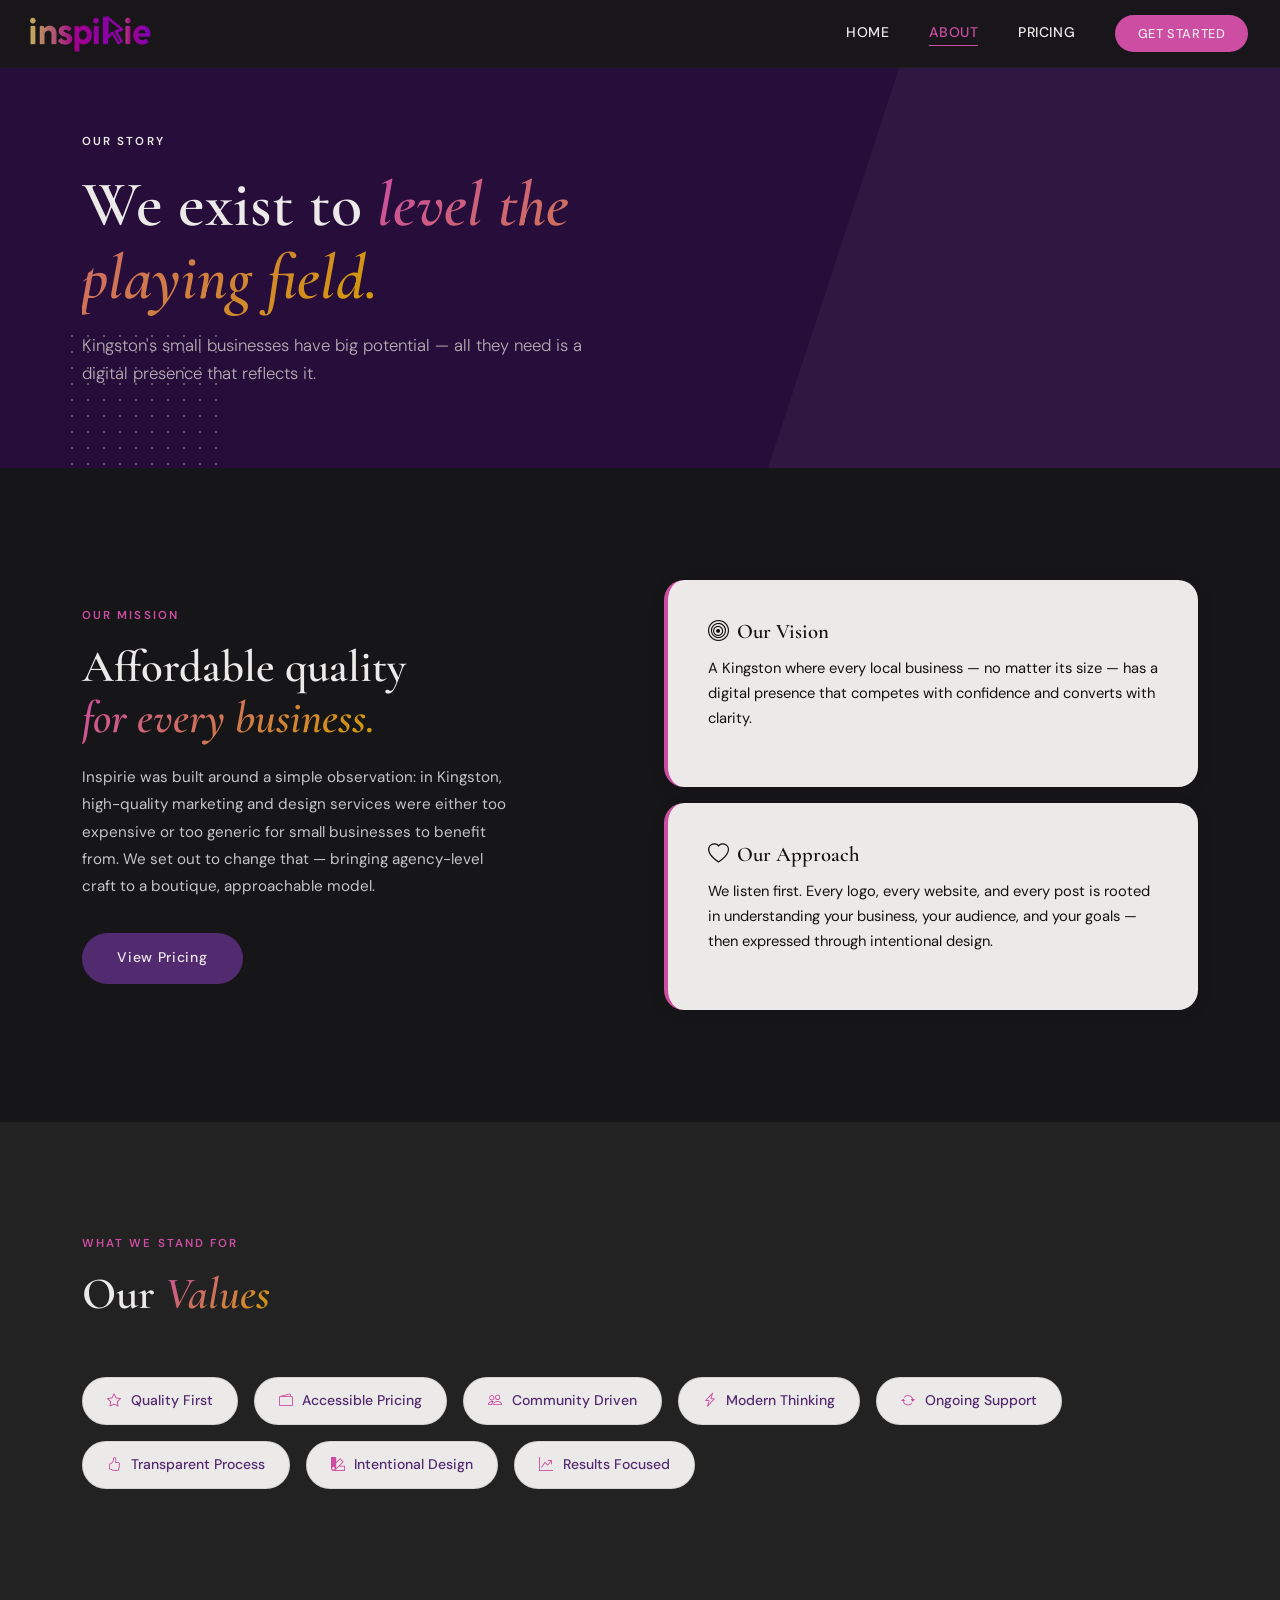
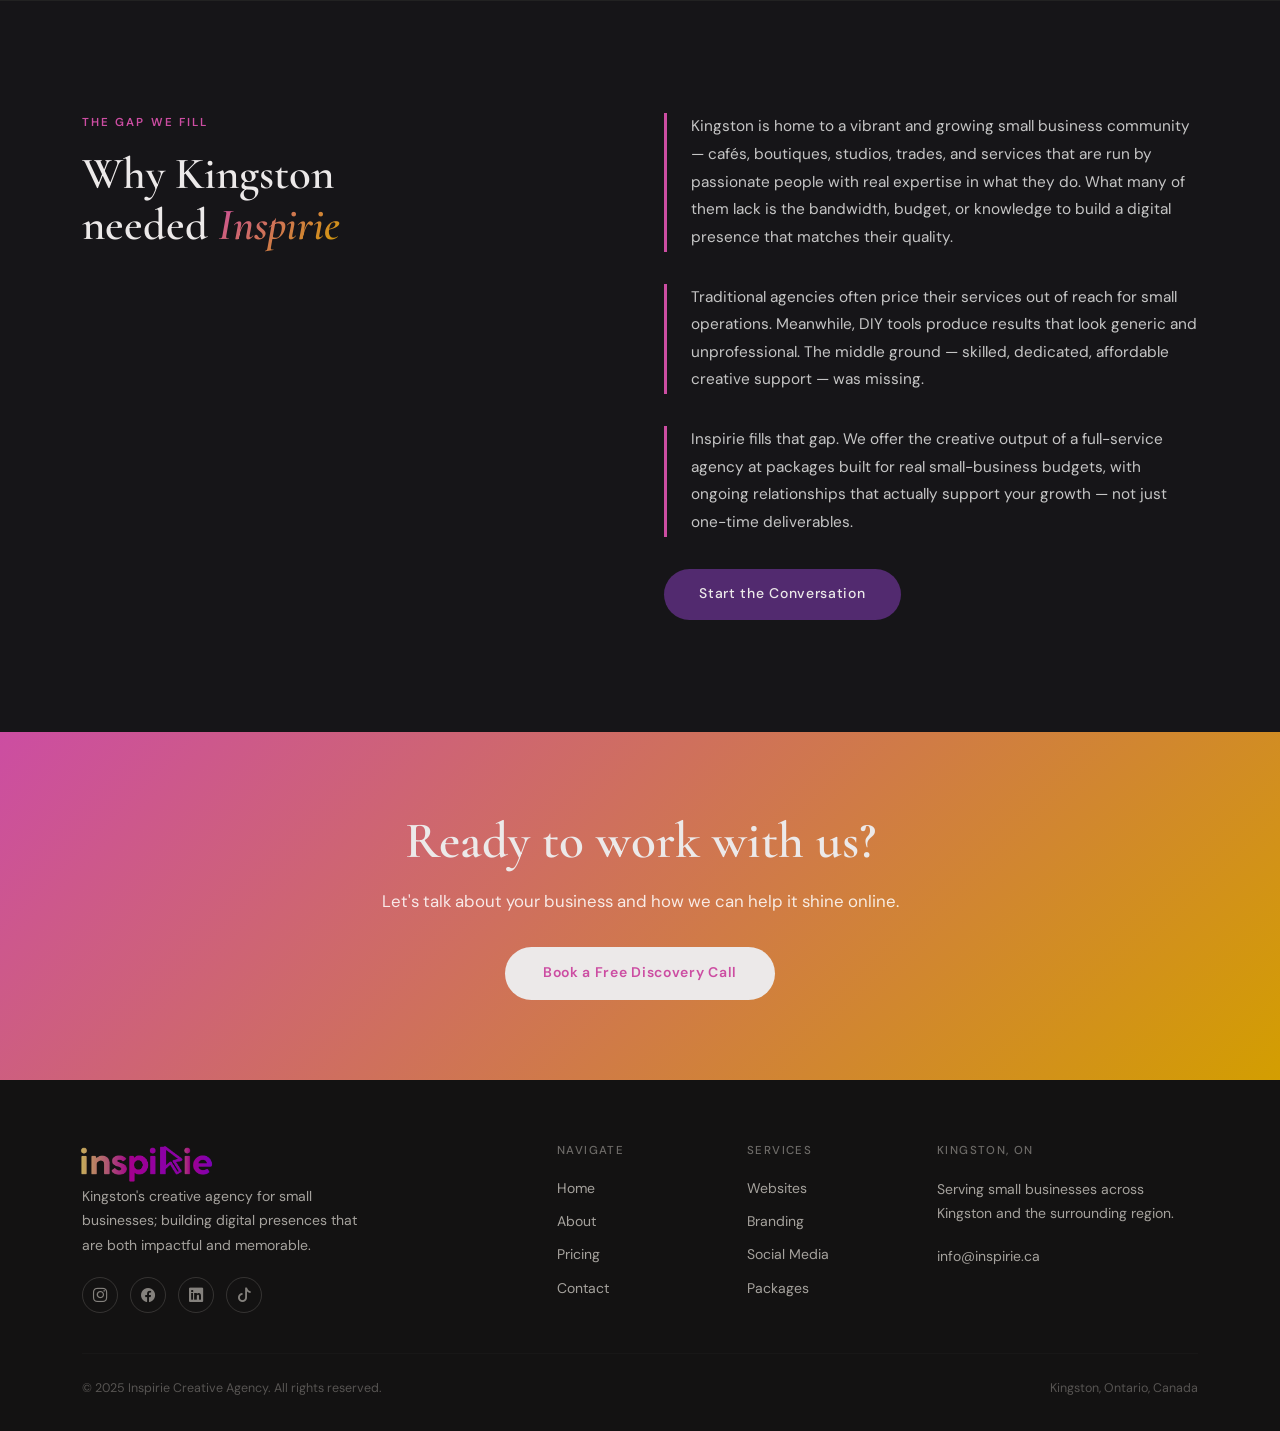
==== about/index.html @ 7be5b8cd "Design Change" ====
<!DOCTYPE html>
<html lang="en">
<head>
  <meta charset="UTF-8"/>
  <meta name="viewport" content="width=device-width, initial-scale=1.0"/>
  <title>About — Inspirie Creative Agency</title>
  <link rel="stylesheet" href="https://cdn.jsdelivr.net/npm/bootstrap@5.3.3/dist/css/bootstrap.min.css"/>
  <link rel="stylesheet" href="https://cdn.jsdelivr.net/npm/bootstrap-icons@1.11.3/font/bootstrap-icons.min.css"/>
  <link href="https://fonts.googleapis.com/css2?family=Cormorant+Garamond:ital,wght@0,300;0,400;0,600;0,700;1,300;1,400&family=DM+Sans:wght@300;400;500;600&display=swap" rel="stylesheet"/>
  <link rel="stylesheet" href="../inspirie.css"/>

  <script type="application/ld+json">
    {
      "@context": "http://schema.org",
      "@type": "LocalBusiness",
      "name": "Inspirie",
      "email": "info@inspirie.ca"
    }
  </script>

</head>
<body>

<script>window.ACTIVE_PAGE = 'about';</script>

<!-- ══ NAVBAR ══════════════════════════════════════════════ -->
<nav id="navbar">
  <a class="nav-brand" href="../">
    <img src="../assets/logo.png" alt="Inspirie Logo" class="nav-logo">
  </a>
  <div class="nav-links">
    <a class="nav-link-item" id="nav-home" href="../">Home</a>
    <a class="nav-link-item" id="nav-about" href="../about">About</a>
    <a class="nav-link-item" id="nav-pricing" href="../pricing">Pricing</a>
    <a class="nav-link-item nav-cta" href="#" onclick="openModal(); return false;">Get Started</a>
  </div>
  <div class="nav-hamburger" onclick="toggleMobile()">
    <span></span><span></span><span></span>
  </div>
</nav>
<div class="mobile-menu" id="mobileMenu">
  <a class="nav-link-item" href="../" onclick="closeMobile()">Home</a>
  <a class="nav-link-item" href="../about" onclick="closeMobile()">About</a>
  <a class="nav-link-item" href="../pricing" onclick="closeMobile()">Pricing</a>
  <a class="btn-primary-inspirie" href="#" onclick="openModal(); closeMobile(); return false;">Get Started</a>
</div>

<!-- ══ PAGE HERO ═══════════════════════════════════════════ -->
<div class="page-hero">
  <div class="page-hero-dots"></div>
  <div class="container">
    <div class="row">
      <div class="col-lg-8">
        <span class="section-label" style="color:var(--amber)">Our Story</span>
        <h1>We exist to <em>level the<br>playing field.</em></h1>
        <p class="mt-3">Kingston's small businesses have big potential — all they need is a digital presence that reflects it.</p>
      </div>
    </div>
  </div>
</div>

<!-- ══ MISSION ══════════════════════════════════════════════ -->
<section class="about-mission">
  <div class="container">
    <div class="row align-items-center g-5">
      <div class="col-lg-5">
        <span class="section-label">Our Mission</span>
        <h2>Affordable quality<br><em>for every business.</em></h2>
        <p style="color:var(--grey); margin-top:1.2rem; font-size:0.95rem; line-height:1.8;">
          Inspirie was built around a simple observation: in Kingston, high-quality marketing and design services were either too expensive or too generic for small businesses to benefit from. We set out to change that — bringing agency-level craft to a boutique, approachable model.
        </p>
        <a class="btn-primary-inspirie mt-3" href="../pricing">View Pricing</a>
      </div>
      <div class="col-lg-6 offset-lg-1">
        <div class="row g-3">
          <div class="col-12">
            <div class="mission-card">
              <h4><i class="bi bi-bullseye me-2" style="color:var(--amber)"></i>Our Vision</h4>
              <p>A Kingston where every local business — no matter its size — has a digital presence that competes with confidence and converts with clarity.</p>
            </div>
          </div>
          <div class="col-12">
            <div class="mission-card">
              <h4><i class="bi bi-heart me-2" style="color:var(--amber)"></i>Our Approach</h4>
              <p>We listen first. Every logo, every website, and every post is rooted in understanding your business, your audience, and your goals — then expressed through intentional design.</p>
            </div>
          </div>
        </div>
      </div>
    </div>
  </div>
</section>

<!-- ══ VALUES ══════════════════════════════════════════════ -->
<section class="values-section">
  <div class="container">
    <div class="row mb-5">
      <div class="col-lg-6">
        <span class="section-label">What We Stand For</span>
        <h2>Our <em>Values</em></h2>
      </div>
    </div>
    <div class="d-flex flex-wrap gap-3">
      <div class="value-pill"><i class="bi bi-star"></i> Quality First</div>
      <div class="value-pill"><i class="bi bi-wallet2"></i> Accessible Pricing</div>
      <div class="value-pill"><i class="bi bi-people"></i> Community Driven</div>
      <div class="value-pill"><i class="bi bi-lightning-charge"></i> Modern Thinking</div>
      <div class="value-pill"><i class="bi bi-arrow-repeat"></i> Ongoing Support</div>
      <div class="value-pill"><i class="bi bi-hand-thumbs-up"></i> Transparent Process</div>
      <div class="value-pill"><i class="bi bi-palette2"></i> Intentional Design</div>
      <div class="value-pill"><i class="bi bi-graph-up-arrow"></i> Results Focused</div>
    </div>
  </div>
</section>

<!-- ══ STORY ════════════════════════════════════════════════ -->
<section class="story-section">
  <div class="container">
    <div class="row g-5">
      <div class="col-lg-5">
        <span class="section-label">The Gap We Fill</span>
        <h2>Why Kingston<br>needed <em>Inspirie</em></h2>
      </div>
      <div class="col-lg-6 offset-lg-1">
        <div class="story-block">
          <p>Kingston is home to a vibrant and growing small business community — cafés, boutiques, studios, trades, and services that are run by passionate people with real expertise in what they do. What many of them lack is the bandwidth, budget, or knowledge to build a digital presence that matches their quality.</p>
        </div>
        <div class="story-block">
          <p>Traditional agencies often price their services out of reach for small operations. Meanwhile, DIY tools produce results that look generic and unprofessional. The middle ground — skilled, dedicated, affordable creative support — was missing.</p>
        </div>
        <div class="story-block">
          <p>Inspirie fills that gap. We offer the creative output of a full-service agency at packages built for real small-business budgets, with ongoing relationships that actually support your growth — not just one-time deliverables.</p>
        </div>
        <button class="btn-primary-inspirie" onclick="openModal()">Start the Conversation</button>
      </div>
    </div>
  </div>
</section>

<!-- ══ CTA BANNER ══════════════════════════════════════════ -->
<div class="cta-banner">
  <div class="container text-center">
    <h2>Ready to work with us?</h2>
    <p>Let's talk about your business and how we can help it shine online.</p>
    <button class="btn-white" onclick="openModal()">Book a Free Discovery Call</button>
  </div>
</div>

<!-- ══ FOOTER ══════════════════════════════════════════════ -->
<footer>
  <div class="container">
    <div class="row g-4">
      <div class="col-lg-4 col-md-6">
        <a class="nav-brand" href="../">
          <img src="../assets/logo.png" alt="Inspirie Logo" class="nav-logo">
        </a>
        <p style="font-size:0.875rem; line-height:1.75; max-width:280px;">
          Kingston's creative agency for small businesses; building digital presences that are both impactful and memorable.
        </p>
        <div class="social-icons">
          <a href="https://www.instagram.com/inspiriemarketing/">
            <div class="social-icon"><i class="bi bi-instagram"></i></div>
          </a>
          <a href="https://www.facebook.com/people/Inspirie-Creative-Agency/61591003546255/">
            <div class="social-icon"><i class="bi bi-facebook"></i></div>
          </a>
          <a href="https://www.linkedin.com/in/inspirie-creative-agency-11b61b419/?isSelfProfile=true">
            <div class="social-icon"><i class="bi bi-linkedin"></i></div>
          </a>
          <a href="">
            <div class="social-icon"><i class="bi bi-tiktok"></i></div>
          </a>
        </div>
      </div>
      <div class="col-lg-2 col-md-6 offset-lg-1">
        <h6>Navigate</h6>
        <a class="footer-link" href="../">Home</a>
        <a class="footer-link" href="../about">About</a>
        <a class="footer-link" href="../pricing">Pricing</a>
        <a class="footer-link" href="#" onclick="openModal(); return false;">Contact</a>
      </div>
      <div class="col-lg-2 col-md-6">
        <h6>Services</h6>
        <a class="footer-link" href="../pricing">Websites</a>
        <a class="footer-link" href="../pricing">Branding</a>
        <a class="footer-link" href="../pricing">Social Media</a>
        <a class="footer-link" href="../pricing">Packages</a>
      </div>
      <div class="col-lg-3 col-md-6">
        <h6>Kingston, ON</h6>
        <p style="font-size:0.875rem; line-height:1.75;">Serving small businesses across Kingston and the surrounding region.</p>
        <a href="mailto:info@inspirie.ca" style="color:var(--amber); font-size:0.875rem;">info@inspirie.ca</a>
      </div>
    </div>
    <hr class="footer-divider"/>
    <div class="d-flex justify-content-between align-items-center flex-wrap gap-2">
      <p class="footer-copy mb-0">© 2025 Inspirie Creative Agency. All rights reserved.</p>
      <p class="footer-copy mb-0">Kingston, Ontario, Canada</p>
    </div>
  </div>
</footer>

<!-- ══ CONTACT MODAL ══════════════════════════════════════ -->
<div class="modal-overlay" id="contactModal" onclick="closeModalOutside(event)">
  <div class="modal-box">
    <button class="modal-close" onclick="closeModal()">×</button>
    <h3>Let's Talk</h3>
    <p>Tell us a bit about your business and what you're looking for. We'll be in touch within one business day.</p>
    <form id="contactForm" action="https://formspree.io/f/xlgydyvp" method="POST" onsubmit="handleFormSubmit(event)">
      <input type="hidden" name="_next" value="https://inspirie.ca/about"/>
      <div class="form-field"><label>Your Name</label><input type="text" name="name" placeholder="Jane Smith" required/></div>
      <div class="form-field"><label>Business Name</label><input type="text" name="business" placeholder="Your Business" required/></div>
      <div class="form-field"><label>Email</label><input type="email" name="email" placeholder="hello@yourbusiness.com" required/></div>
      <div class="form-field">
        <label>I'm interested in…</label>
        <select name="interest">
          <option>Website Creation</option>
          <option>Branding / Identity</option>
          <option>Social Media Management</option>
          <option>A Combined Package</option>
          <option>Not sure yet</option>
        </select>
      </div>
      <div class="form-field"><label>Anything else?</label><textarea name="message" placeholder="Tell us a bit about your goals…"></textarea></div>
      <button type="submit" class="btn-primary-inspirie w-100" id="submitBtn">Send Message</button>
    </form>
    <p id="formSuccess" style="display:none; text-align:center; color:var(--green); font-weight:500; margin-top:1rem;">
      ✓ Message sent! We'll be in touch within one business day.
    </p>
    <p id="formError" style="display:none; text-align:center; color:#c0392b; font-size:0.875rem; margin-top:1rem;">
      Something went wrong. Please try again or email us directly at <a href="mailto:info@inspirie.ca" style="color:#c0392b;">info@inspirie.ca</a>.
    </p>
  </div>
</div>

<script src="https://cdn.jsdelivr.net/npm/bootstrap@5.3.3/dist/js/bootstrap.bundle.min.js"></script>
<script src="../inspirie.js"></script>
</body>
</html>
---- inspirie.css ----
/* ── TOKENS ─────────────────────────────────── */
:root {
  --cream:   #161518;
  --cream-d: #383838;
  --green:   #522A6F;
  --green-l: #DDAAFF;
  --pink:   #cc4da2;
  --pink-l: #d39e01;
  --charcoal:#131212;
  --charcoal-1: #222222;
  --grey:    #c5c5c5;
  --white:   #ece9e9;
  --orange: #f4a261;

  --font-display: 'Cormorant Garamond', Georgia, serif;
  --font-body:    'DM Sans', sans-serif;

  --radius-sm: 4px;
  --radius-md: 10px;
  --radius-lg: 20px;

  --transition: 0.3s cubic-bezier(.4,0,.2,1);
}

/* ── RESET / BASE ───────────────────────────── */
*, *::before, *::after { box-sizing: border-box; }
html { scroll-behavior: smooth; }
body {
  background: var(--cream);
  color: var(--white);
  font-family: var(--font-body);
  font-size: 16px;
  line-height: 1.7;
  overflow-x: hidden;
}
h1,h2,h3,h4,h5 {
  font-family: var(--font-display);
  font-weight: 600;
  line-height: 1.15;
}
a { color: inherit; text-decoration: none; }
img { max-width: 100%; }

/* ── NAVBAR ─────────────────────────────────── */
#navbar {
  position: fixed; top: 0; left: 0; right: 0; z-index: 1000;
  background: rgba(24, 23, 24, 0.92);
  backdrop-filter: blur(12px);
  border-bottom: 1px solid rgba(42,74,62,0.12);
  padding: 0 2rem;
  height: 68px;
  display: flex; align-items: center; justify-content: space-between;
  transition: box-shadow var(--transition);
}
#navbar.scrolled { box-shadow: 0 4px 32px rgba(0,0,0,0.08); }
.nav-brand {
  font-family: var(--font-display);
  font-size: 1.65rem;
  font-weight: 700;
  color: var(--white);
  letter-spacing: -0.02em;
  cursor: pointer;
  text-decoration: none;
}
.nav-brand span { color: var(--pink); }
.nav-links { display: flex; gap: 2.5rem; align-items: center; }
.nav-link-item {
  font-family: var(--font-body);
  font-size: 0.875rem;
  font-weight: 500;
  letter-spacing: 0.04em;
  text-transform: uppercase;
  color: var(--white);
  cursor: pointer;
  position: relative;
  padding-bottom: 2px;
  text-decoration: none;
}
.nav-link-item::after {
  content:''; position:absolute; bottom:0; left:0;
  width:0; height:1.5px;
  background: var(--pink);
  transition: width var(--transition);
}
.nav-link-item:hover::after,
.nav-link-item.active::after { width: 100%; }
.nav-link-item.active { color: var(--pink); }
.nav-cta {
  background: var(--pink);
  color: var(--white) !important;
  padding: 0.5rem 1.4rem;
  border-radius: 50px;
  font-size: 0.8rem;
  font-weight: 500;
  letter-spacing: 0.05em;
  text-transform: uppercase;
  transition: background var(--transition), transform var(--transition);
}
.nav-cta:hover { 
  background-image: linear-gradient(135deg, var(--pink) 0%, var(--pink-l) 100%);
  transform: translateY(-1px); 
}
.nav-cta::after { display: none !important; }

/* hamburger */
.nav-hamburger {
  display: none; flex-direction: column; gap: 5px;
  cursor: pointer; padding: 6px;
}
.nav-hamburger span {
  display: block; width: 24px; height: 2px;
  background: var(--green);
  transition: all var(--transition);
}
.mobile-menu {
  display: none; position: fixed;
  top: 68px; left: 0; right: 0;
  background: var(--cream-d);
  padding: 2rem;
  flex-direction: column; gap: 1.5rem;
  z-index: 999;
  border-bottom: 1px solid rgba(42,74,62,0.12);
}
.mobile-menu.open { display: flex; }

@media(max-width:768px){
  .nav-links { display: none; }
  .nav-hamburger { display: flex; }
}

/*logos*/
/* Logo */
.nav-logo { display: flex; align-items: center; gap: 0.7rem; }
.nav-logo{
  width: 150px; height: 40px;
  border-radius: var(--r);
  display: grid;
  place-items: center;
  flex-shrink: 0;
  margin-left: -0.75rem;
}

/* ── SECTION PADDING ────────────────────────── */
section { padding: 7rem 0; }
.section-label {
  font-family: var(--font-body);
  font-size: 0.72rem;
  font-weight: 600;
  letter-spacing: 0.18em;
  text-transform: uppercase;
  color: var(--pink);
  margin-bottom: 1rem;
  display: block;
}

/* ── BUTTONS ────────────────────────────────── */
.btn-primary-inspirie {
  background: var(--green);
  color: var(--white);
  border: none;
  padding: 0.85rem 2.2rem;
  border-radius: 50px;
  font-family: var(--font-body);
  font-size: 0.875rem;
  font-weight: 500;
  letter-spacing: 0.05em;
  cursor: pointer;
  transition: background var(--transition), transform var(--transition), box-shadow var(--transition);
  display: inline-block;
}
.btn-primary-inspirie:hover {
  background-image: linear-gradient(135deg, var(--pink) 0%, var(--pink-l) 100%);
  transform: translateY(-2px);
  box-shadow: 0 8px 24px rgba(200,136,58,0.3);
}
.btn-outline-inspirie {
  background: transparent;
  color: var(--white);
  border: 1.5px solid var(--white);
  padding: 0.8rem 2.2rem;
  border-radius: 50px;
  font-family: var(--font-body);
  font-size: 0.875rem;
  font-weight: 500;
  letter-spacing: 0.05em;
  cursor: pointer;
  transition: all var(--transition);
  display: inline-block;
}
.btn-outline-inspirie:hover {
  background-image: linear-gradient(135deg, var(--pink) 0%, var(--pink-l) 100%);
  border-color: transparent;
  transform: translateY(-2px);
}
.btn-white {
  background: var(--white);
  color: var(--pink);
  padding: 0.9rem 2.4rem;
  border-radius: 50px;
  font-weight: 600;
  font-size: 0.875rem;
  letter-spacing: 0.05em;
  cursor: pointer;
  transition: transform var(--transition), box-shadow var(--transition);
  display: inline-block;
  border: none;
  text-decoration: none;
}
.btn-white:hover {
  transform: translateY(-2px);
  box-shadow: 0 10px 30px rgba(0,0,0,0.2);
}

/* ── PAGE HERO (about + pricing) ────────────── */
.page-hero {
  min-height: 52vh;
  display: flex; align-items: flex-end;
  padding-top: 68px;
  padding-bottom: 4rem;
  background: #270e3a;
  position: relative;
  overflow: hidden;
}
.page-hero::before {
  content: '';
  position: absolute; top: 0; right: 0;
  width: 40%; height: 100%;
  background: rgba(245,240,232,0.04);
  clip-path: polygon(30% 0, 100% 0, 100% 100%, 0% 100%);
}
.page-hero-dots {
  position: absolute; bottom: -20px; left: 5%;
  width: 160px; height: 160px;
  background-image: radial-gradient(rgba(245,240,232,0.3) 1px, transparent 1px);
  background-size: 16px 16px;
}
.page-hero h1 {
  font-size: clamp(2.8rem, 5vw, 4.5rem);
  color: var(--white);
  position: relative; z-index: 1;
}
.page-hero h1 em { 
  font-style: italic; 
  background-image: linear-gradient(135deg, var(--pink) 0%, var(--pink-l) 100%);
  background-clip: text;
  -webkit-background-clip: text;
  color: transparent !important;  
}
.page-hero p {
  color: rgba(245,240,232,0.7);
  font-size: 1.05rem;
  max-width: 540px;
  font-weight: 300;
  position: relative; z-index: 1;
}

/* ── CTA BANNER ─────────────────────────────── */
.cta-banner {
  background-image: linear-gradient(135deg, var(--pink) 0%, var(--pink-l) 100%);
  padding: 5rem 0;
  text-align: center;
}
.cta-banner h2 {
  font-size: clamp(2rem, 4vw, 3.2rem);
  color: var(--white);
  margin-bottom: 1rem;
}
.cta-banner p { color: rgba(255,255,255,0.85); font-size: 1.05rem; margin-bottom: 2rem; }

/* ══════════════════════════════════════════════
   HOME
══════════════════════════════════════════════ */
.hero {
  min-height: 100vh;
  display: flex; align-items: center;
  padding-top: 68px;
  position: relative;
  overflow: hidden;
}
.hero-bg-shape {
  position: absolute; top: -10%; right: -8%;
  width: 55vw; height: 90vh;
  background: linear-gradient(135deg, var(--pink) 0%, var(--pink-l) 100%);
  border-radius: 40% 0 0 50%;
  opacity: 0.07;
  pointer-events: none;
}
.hero-dot-grid {
  position: absolute; bottom: 8%; left: 3%;
  width: 200px; height: 200px;
  background-image: radial-gradient(var(--pink) 1.2px, transparent 1.2px);
  background-size: 18px 18px;
  opacity: 0.12;
  pointer-events: none;
}
.hero-eyebrow {
  display: inline-flex; align-items: center; gap: 0.6rem;
  background: rgba(73, 74, 80, 0.08);
  color: var(--white);
  font-size: 0.75rem;
  font-weight: 600;
  letter-spacing: 0.12em;
  text-transform: uppercase;
  padding: 0.4rem 1rem;
  border-radius: 50px;
  margin-bottom: 1.8rem;
}
.hero-eyebrow span.dot {
  width: 6px; height: 6px;
  background: var(--pink);
  border-radius: 50%;
  display: inline-block;
}
.hero h1 {
  font-size: clamp(3rem, 6vw, 5.5rem);
  font-weight: 700;
  color: var(--white);
  margin-bottom: 1.6rem;
  letter-spacing: -0.02em;
}
.hero h1 em { 
  font-style: italic; 
  background-image: linear-gradient(135deg, var(--pink) 0%, var(--pink-l) 100%);
  background-clip: text;
  -webkit-background-clip: text;
  color: transparent !important; 
}
.hero-sub {
  font-size: 1.1rem;
  color: var(--grey);
  max-width: 520px;
  margin-bottom: 2.8rem;
  font-weight: 300;
  line-height: 1.8;
}
.hero-actions { display: flex; gap: 1rem; flex-wrap: wrap; }
.hero-stats {
  margin-top: 5rem;
  display: flex; gap: 3rem; flex-wrap: wrap;
  padding-top: 3rem;
  border-top: 1px solid rgba(42,74,62,0.15);
}
.stat-num {
  font-family: var(--font-display);
  font-size: 2.8rem;
  font-weight: 700;
  color: var(--green);
  line-height: 1;
}
.stat-num span { color: var(--pink); }
.stat-label {
  font-size: 0.78rem;
  letter-spacing: 0.08em;
  text-transform: uppercase;
  color: var(--grey);
  margin-top: 0.3rem;
}
.services-strip {
  background: var(--green-1);
  padding: 2rem 0;
  overflow: hidden;
}
.services-strip-inner {
  display: flex; gap: 3rem; align-items: center;
  animation: marquee 20s linear infinite;
  white-space: nowrap;
}
@keyframes marquee {
  0%   { transform: translateX(0); }
  100% { transform: translateX(-50%); }
}
.strip-item {
  color: rgba(245,240,232,0.7);
  font-size: 0.8rem;
  font-weight: 500;
  letter-spacing: 0.1em;
  text-transform: uppercase;
  display: flex; align-items: center; gap: 1rem;
}
.strip-item::after { content: '◆'; color: var(--pink); font-size: 0.5rem; }
.services-section { background: var(--charcoal); }
.services-section h2 { font-size: clamp(2.2rem, 4vw, 3.5rem); color: var(--white); margin-bottom: 1rem; }
.services-section h2 em { 
  font-style: italic; 
  background-image: linear-gradient(135deg, var(--pink) 0%, var(--pink-l) 100%);
  background-clip: text;
  -webkit-background-clip: text;
  color: transparent !important;
}
.service-card {
  background: var(--cream);
  border-radius: var(--radius-lg);
  padding: 2.5rem;
  height: 100%;
  border: 1px solid rgba(42,74,62,0.08);
  transition: transform var(--transition), box-shadow var(--transition), border-color var(--transition);
  position: relative;
  overflow: hidden;
}
.service-card::before {
  content: '';
  position: absolute; top: 0; left: 0; right: 0;
  height: 3px;
  background: var(--pink);
  transform: scaleX(0);
  transform-origin: left;
  transition: transform var(--transition);
}
.service-card:hover { transform: translateY(-6px); box-shadow: 0 20px 60px rgba(89, 90, 90, 0.1); border-color: rgba(42,74,62,0.15); }
.service-card:hover::before { transform: scaleX(1); }
.service-icon {
  width: 52px; height: 52px;
  background: rgba(53, 56, 55, 0.07);
  border-radius: var(--radius-md);
  display: flex; align-items: center; justify-content: center;
  font-size: 1.4rem;
  color: var(--pink);
  margin-bottom: 1.5rem;
}
.service-card h4 { font-size: 1.4rem; color: var(--white); margin-bottom: 0.75rem; }
.service-card p { color: var(--grey); font-size: 0.92rem; line-height: 1.75; }
.why-section { background: var(--charcoal-l); }
.why-section h2 { font-size: clamp(2.2rem, 4vw, 3.5rem); color: var(--white); }
.why-section h2 em { 
  font-style: italic; 
  background-image: linear-gradient(135deg, var(--pink) 0%, var(--pink-l) 100%);
  background-clip: text;
  -webkit-background-clip: text;
  color: transparent !important;
}
.why-item { display: flex; gap: 1.2rem; align-items: flex-start; margin-bottom: 2rem; }
.why-num {
  font-family: var(--font-display);
  font-size: 2.5rem; font-weight: 700;
  color: var(--green); line-height: 1; min-width: 50px;
}
.why-content h5 { font-size: 1.1rem; color: var(--pink); margin-bottom: 0.35rem; }
.why-content p { color: var(--grey); font-size: 0.9rem; }
.why-visual {
  background: var(--green);
  border-radius: var(--radius-lg);
  padding: 3rem; height: 100%; min-height: 420px;
  display: flex; flex-direction: column; justify-content: flex-end;
  position: relative; overflow: hidden;
}
.why-visual::before {
  content: '"';
  position: absolute; top: 1rem; left: 2rem;
  font-family: var(--font-display); font-size: 12rem;
  color: rgba(245,240,232,0.06); line-height: 1;
}
.why-quote {
  font-family: var(--font-display); font-style: italic;
  font-size: 1.6rem; color: rgba(245,240,232,0.9); line-height: 1.4;
  position: relative; z-index: 1;
}
.why-quote-attr {
  color: var(--pink); font-size: 0.78rem; letter-spacing: 0.1em;
  text-transform: uppercase; margin-top: 1rem; position: relative; z-index: 1;
}

/* ══════════════════════════════════════════════
   ABOUT
══════════════════════════════════════════════ */
.about-mission { background: var(--cream); }
.about-mission h2 { font-size: clamp(2rem, 3.5vw, 3rem); color: var(--white); }
.about-mission h2 em{
  font-style: italic; 
  background-image: linear-gradient(135deg, var(--pink) 0%, var(--pink-l) 100%);
  background-clip: text;
  -webkit-background-clip: text;
  color: transparent !important;
}
.mission-card {
  background: var(--white);
  border-radius: var(--radius-lg);
  padding: 2.5rem;
  border-left: 4px solid var(--pink);
  box-shadow: 0 4px 24px rgba(0,0,0,0.04);
}
.mission-card h4 { color: var(--charcoal); margin-bottom: 0.75rem; font-size: 1.3rem; }
.mission-card p { color: var(--charcoal); font-size: 0.92rem; }
.values-section { background: var(--charcoal-1); }
.values-section h2 { font-size: clamp(2rem, 3.5vw, 3rem); color: var(--white); }
.values-section h2 em{
  font-style: italic; 
  background-image: linear-gradient(135deg, var(--pink) 0%, var(--pink-l) 100%);
  background-clip: text;
  -webkit-background-clip: text;
  color: transparent !important;
}
.value-pill {
  display: inline-flex; align-items: center; gap: 0.6rem;
  background: var(--white); border: 1.5px solid rgba(42,74,62,0.12);
  padding: 0.7rem 1.5rem; border-radius: 50px;
  font-size: 0.875rem; font-weight: 500; color: var(--green);
  transition: all var(--transition);
}
.value-pill:hover { 
  background-image: linear-gradient(135deg, var(--pink) 0%, var(--pink-l) 100%);; 
  color: var(--cream); 
  border-color: transparent; 
}
.value-pill i { color: var(--pink); }
.value-pill:hover i { color: var(--cream-d); }
.story-section { background: var(--cream); }
.story-section h2 { font-size: clamp(2rem, 3.5vw, 3rem); color: var(--white); }
.story-section h2 em{
  font-style: italic; 
  background-image: linear-gradient(135deg, var(--pink) 0%, var(--pink-l) 100%);
  background-clip: text;
  -webkit-background-clip: text;
  color: transparent !important;
}
.story-block { border-left: 3px solid var(--pink); padding-left: 1.5rem; margin-bottom: 2rem; }
.story-block p { color: var(--grey); font-size: 0.96rem; line-height: 1.8; }

/* ══════════════════════════════════════════════
   PRICING
══════════════════════════════════════════════ */
.pricing-section-title h1 em{
  font-style: italic; 
  background-image: linear-gradient(135deg, var(--pink) 0%, var(--pink-l) 100%);
  background-clip: text;
  -webkit-background-clip: text;
  color: transparent !important;
}
.pricing-page { background: var(--cream); }
.pricing-tabs-wrap { display: flex; gap: 0.5rem; flex-wrap: wrap; margin-bottom: 3.5rem; }
.pricing-tab {
  background: var(--white); border: 1.5px solid rgba(42,74,62,0.15);
  color: var(--green); padding: 0.6rem 1.5rem; border-radius: 50px;
  font-size: 0.82rem; font-weight: 600; letter-spacing: 0.06em;
  text-transform: uppercase; cursor: pointer; transition: all var(--transition);
}
.pricing-tab.active, .pricing-tab:hover { background: var(--pink); color: var(--cream); border-color: var(--pink); }
.pricing-panel { display: none; }
.pricing-panel.active { display: block; }
.price-card {
  background: var(--white); border-radius: var(--radius-lg); padding: 2.5rem;
  border: 1.5px solid rgba(42,74,62,0.1);
  transition: transform var(--transition), box-shadow var(--transition);
  height: 100%; position: relative;
}
.price-card .btn-outline-inspirie { background: var(--green) !important; }
.price-card:hover { transform: translateY(-6px); box-shadow: 0 24px 60px rgba(42,74,62,0.1); }
.price-card.featured { background: var(--green); border-color: var(--green); }
.price-card.featured * { color: var(--white) !important; }
.price-card.featured .price-feat-badge { background: var(--pink); color: var(--white) !important; }
.price-card.featured .feature-item i { color: var(--amber) !important; }
.price-card.featured .btn-primary-inspirie { background: var(--pink); }
.price-card.featured .price-divider { background: rgba(245,240,232,0.15); }
.price-feat-badge {
  position: absolute; top: -12px; left: 50%; transform: translateX(-50%);
  background: var(--pink); color: var(--white);
  font-size: 0.68rem; font-weight: 700; letter-spacing: 0.1em; text-transform: uppercase;
  padding: 0.25rem 1rem; border-radius: 50px; white-space: nowrap;
}
.price-tier { font-size: 0.72rem; font-weight: 700; letter-spacing: 0.14em; text-transform: uppercase; color: var(--charcoal); margin-bottom: 0.5rem; }
.price-name { font-family: var(--font-display); font-size: 1.8rem; font-weight: 700; color: var(--green); margin-bottom: 0.5rem; }
.price-tagline { font-size: 0.85rem; color: var(--charcoal); margin-bottom: 1.5rem; }
.price-divider { height: 1px; background: rgba(42,74,62,0.1); margin: 1.5rem 0; }
.feature-list { list-style: none; padding: 0; margin: 0 0 2rem; }
.feature-item { display: flex; align-items: flex-start; gap: 0.6rem; font-size: 0.875rem; color: var(--charcoal); margin-bottom: 0.75rem; }
.feature-item i { color: var(--green); font-size: 1rem; margin-top: 2px; flex-shrink: 0; }
.pricing-section-title { font-family: var(--font-display); font-size: clamp(1.8rem, 3vw, 2.6rem); color: var(--green); margin-bottom: 0.5rem; }
.pricing-section-sub { color: var(--grey); font-size: 0.92rem; margin-bottom: 2.5rem; }
.pkg-card { background: var(--white); border-radius: var(--radius-lg); overflow: hidden; border: 1.5px solid rgba(42,74,62,0.1); height: 100%; transition: transform var(--transition), box-shadow var(--transition); }
.pkg-card:hover { transform: translateY(-6px); box-shadow: 0 24px 60px rgba(42,74,62,0.1); }
.pkg-card.featured { border-color: var(--amber); box-shadow: 0 0 0 1px var(--amber); }
.pkg-header { padding: 2.5rem; background: var(--green); text-align: center; position: relative; }
.pkg-card.essential .pkg-header { background: var(--pink); }
.pkg-card.signature .pkg-header { background: var(--pink-l); }
.pkg-badge { display: inline-block; font-size: 0.65rem; font-weight: 700; letter-spacing: 0.14em; text-transform: uppercase; background: rgba(245,240,232,0.15); color: rgba(245,240,232,0.8); padding: 0.25rem 0.8rem; border-radius: 50px; margin-bottom: 0.75rem; }
.pkg-header h3 { font-size: 1.9rem; color: var(--white); margin-bottom: 0.25rem; }
.pkg-header p { color: rgba(245,240,232,0.65); font-size: 0.85rem; }
.pkg-body { padding: 2.5rem; }
.pkg-includes { font-size: 0.72rem; font-weight: 700; letter-spacing: 0.1em; text-transform: uppercase; color: var(--amber); margin-bottom: 1rem; }
.pkg-feature { display: flex; align-items: flex-start; gap: 0.7rem; margin-bottom: 1rem; }
.pkg-feature i { color: var(--pink); font-size: 1rem; margin-top: 2px; }
.pkg-feature-text strong { display: block; font-size: 0.9rem; color: var(--green); margin-bottom: 0.15rem; }
.pkg-feature-text span { font-size: 0.82rem; color: var(--charcoal); }

/* ── FOOTER ──────────────────────────────────── */
footer { background: var(--charcoal); color: rgba(245,240,232,0.65); padding: 4rem 0 2rem; }
.footer-brand { font-family: var(--font-display); font-size: 1.8rem; font-weight: 700; color: var(--cream); margin-bottom: 0.75rem; }
.footer-brand span { color: var(--amber); }
footer h6 { font-family: var(--font-body); font-size: 0.72rem; letter-spacing: 0.12em; text-transform: uppercase; color: rgba(245,240,232,0.4); margin-bottom: 1.2rem; }
.footer-link { display: block; font-size: 0.875rem; color: rgba(245,240,232,0.65); margin-bottom: 0.6rem; cursor: pointer; transition: color var(--transition); text-decoration: none; }
.footer-link:hover { color: var(--amber); }
.footer-divider { border-color: rgba(245,240,232,0.08); margin: 2.5rem 0 1.5rem; }
.footer-copy { font-size: 0.78rem; color: rgba(245,240,232,0.3); }
.social-icons { display: flex; gap: 0.75rem; margin-top: 1.25rem; }
.social-icon { width: 36px; height: 36px; border: 1px solid rgba(245,240,232,0.15); border-radius: 50%; display: flex; align-items: center; justify-content: center; color: rgba(245,240,232,0.5); font-size: 0.9rem; transition: all var(--transition); cursor: pointer; }
.social-icon:hover { background: var(--amber); border-color: var(--amber); color: var(--white); }

/* ── ANIMATIONS ─────────────────────────────── */
.fade-up { opacity: 0; transform: translateY(30px); transition: opacity 0.6s ease, transform 0.6s ease; }
.fade-up.visible { opacity: 1; transform: translateY(0); }
.fade-up:nth-child(2) { transition-delay: 0.1s; }
.fade-up:nth-child(3) { transition-delay: 0.2s; }

/* ── CONTACT MODAL ──────────────────────────── */
.modal-overlay { display: none; position: fixed; inset: 0; z-index: 2000; background: rgba(26,26,26,0.6); backdrop-filter: blur(6px); align-items: center; justify-content: center; }
.modal-overlay.open { display: flex; }
.modal-box { background: var(--cream); border-radius: var(--radius-lg); padding: 2.5rem; width: 100%; max-width: 480px; margin: 1rem; position: relative; box-shadow: 0 32px 80px rgba(0,0,0,0.25); }
.modal-close { position: absolute; top: 1.2rem; right: 1.2rem; background: none; border: none; font-size: 1.4rem; color: var(--grey); cursor: pointer; line-height: 1; }
.modal-box h3 { font-size: 1.8rem; color: var(--pink); margin-bottom: 0.25rem; }
.modal-box p { color: var(--grey); font-size: 0.875rem; margin-bottom: 1.5rem; }
.form-field { margin-bottom: 1rem; }
.form-field label { display: block; font-size: 0.78rem; font-weight: 600; letter-spacing: 0.06em; text-transform: uppercase; color: var(--pink); margin-bottom: 0.4rem; }
.form-field input, .form-field textarea, .form-field select { width: 100%; background: var(--white); border: 1.5px solid rgba(42,74,62,0.15); border-radius: var(--radius-sm); padding: 0.7rem 1rem; font-family: var(--font-body); font-size: 0.9rem; color: var(--charcoal); outline: none; transition: border-color var(--transition); }
.form-field input:focus, .form-field textarea:focus, .form-field select:focus { border-color: var(--amber); }
.form-field textarea { resize: vertical; min-height: 90px; }

@media(max-width: 768px) {
  section { padding: 4rem 0; }
  .hero-stats { gap: 1.5rem; }
  .hero h1 { font-size: 2.6rem; }
}
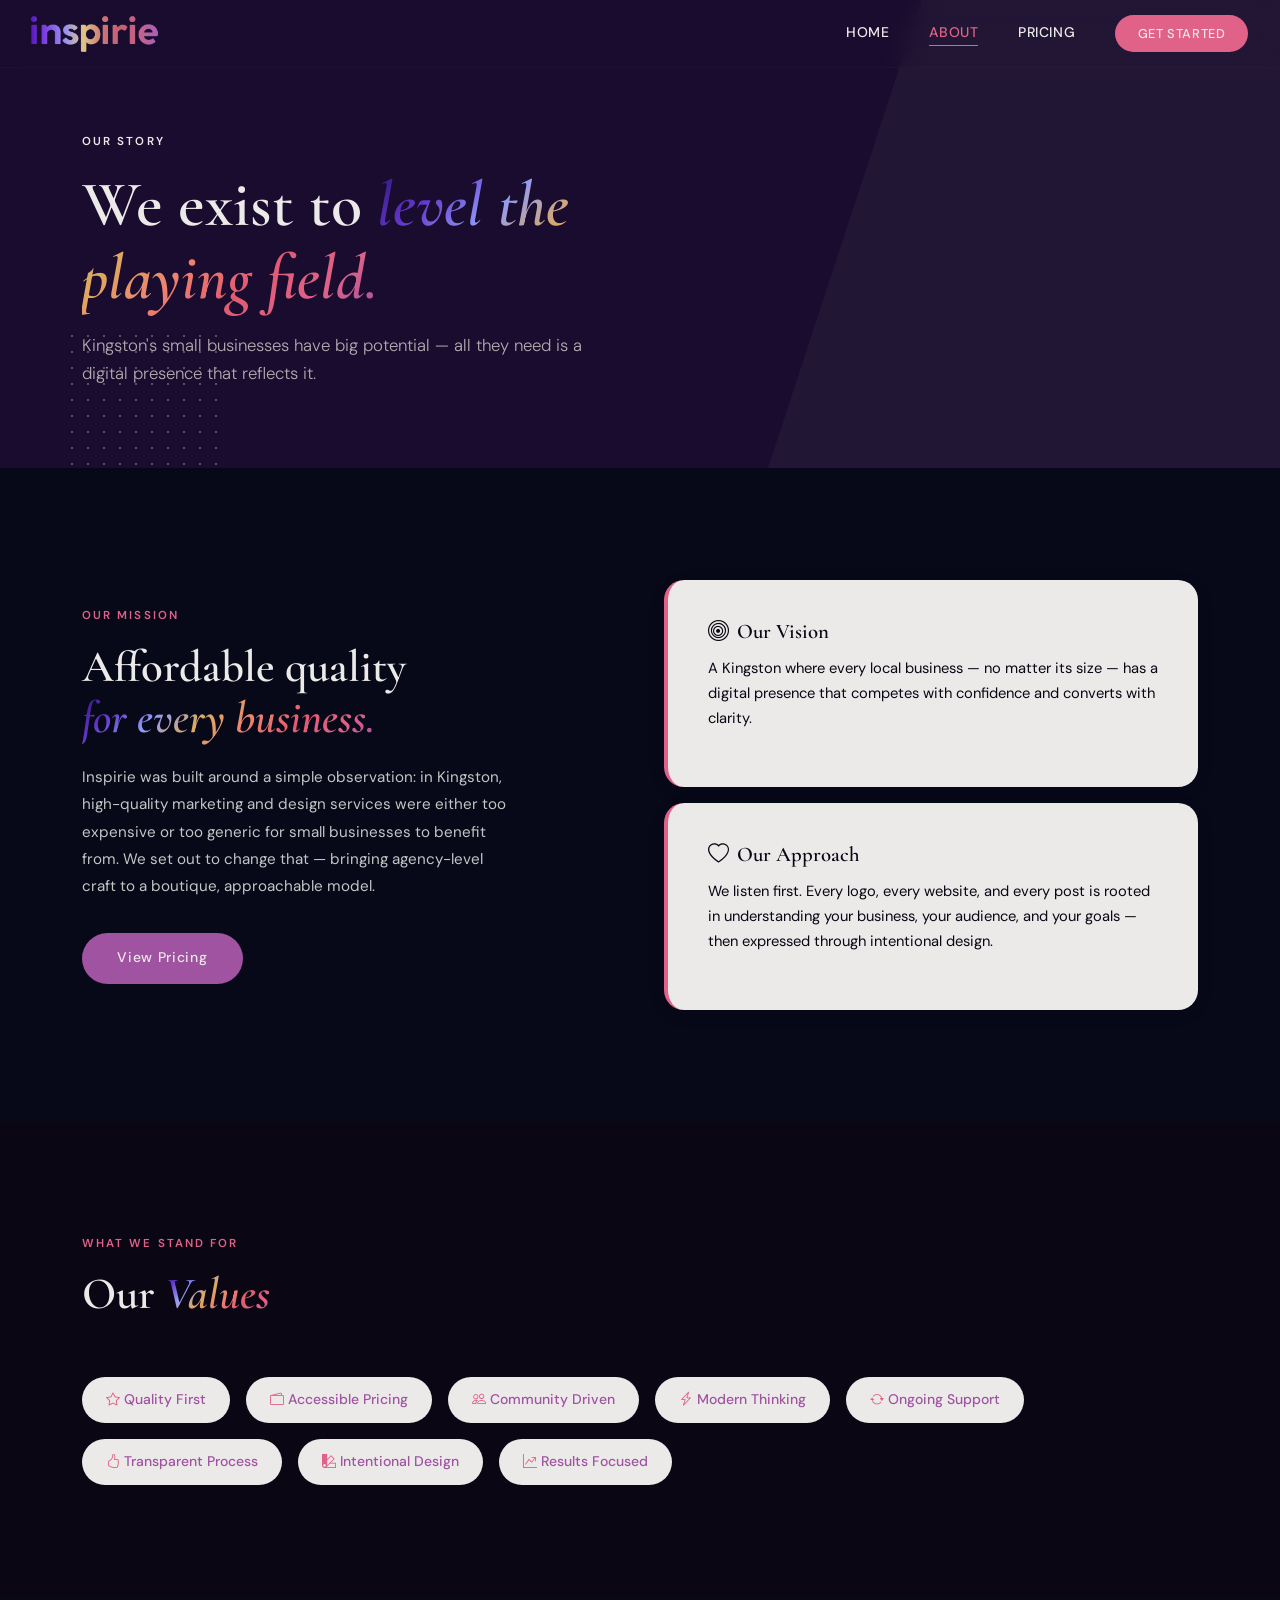
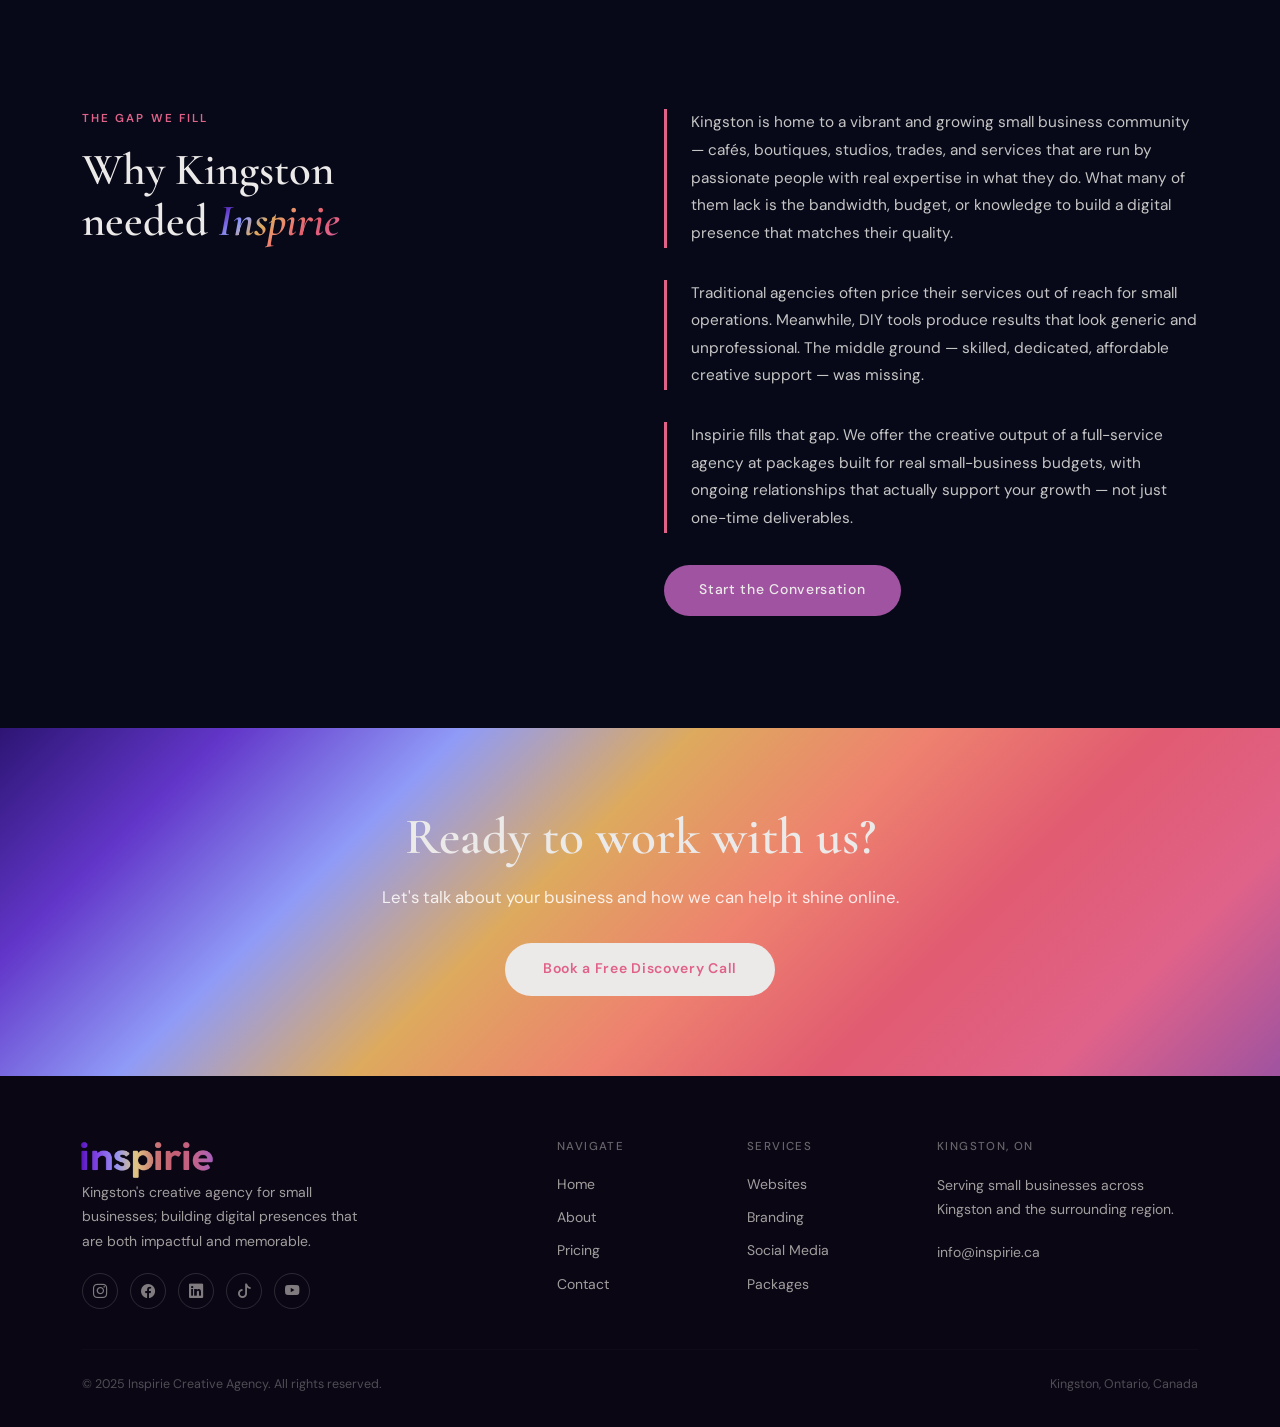
==== commit af592d20: "Design Changes" ====
--- a/about/index.html
+++ b/about/index.html
@@ -164,11 +164,14 @@
           <a href="https://www.facebook.com/people/Inspirie-Creative-Agency/61591003546255/">
             <div class="social-icon"><i class="bi bi-facebook"></i></div>
           </a>
-          <a href="https://www.linkedin.com/in/inspirie-creative-agency-11b61b419/?isSelfProfile=true">
+          <a href="https://www.linkedin.com/company/inspiriemarketing/">
             <div class="social-icon"><i class="bi bi-linkedin"></i></div>
           </a>
-          <a href="">
+          <a href="https://www.tiktok.com/@inspiriemarketing">
             <div class="social-icon"><i class="bi bi-tiktok"></i></div>
+          </a>
+          <a href="https://www.youtube.com/channel/UCm09jWTqFOHrDBC17DA93Kw">
+            <div class="social-icon"><i class="bi bi-youtube"></i></div>
           </a>
         </div>
       </div>
--- a/inspirie.css
+++ b/inspirie.css
@@ -1,16 +1,20 @@
 /* ── TOKENS ─────────────────────────────────── */
 :root {
-  --cream:   #161518;
-  --cream-d: #383838;
-  --green:   #522A6F;
-  --green-l: #DDAAFF;
-  --pink:   #cc4da2;
-  --pink-l: #d39e01;
-  --charcoal:#131212;
+  --cream:   #070918;
+  --cream-d: #222229;
+  --green:   #9f53a0;
+  --green-l: #e15b71;
+  --pink:   #e06289;
+  --pink-l: #ddaa5e;
+  --charcoal:#0a0614;
   --charcoal-1: #222222;
   --grey:    #c5c5c5;
   --white:   #ece9e9;
-  --orange: #f4a261;
+  --orange: #ee826f;
+  --blue-d: #2d1574;
+  --blue-purple-d:#190c2e;
+  --blue-purple: #6236c9;
+  --blue-l: #909bf7;
 
   --font-display: 'Cormorant Garamond', Georgia, serif;
   --font-body:    'DM Sans', sans-serif;
@@ -44,7 +48,6 @@
 /* ── NAVBAR ─────────────────────────────────── */
 #navbar {
   position: fixed; top: 0; left: 0; right: 0; z-index: 1000;
-  background: rgba(24, 23, 24, 0.92);
   backdrop-filter: blur(12px);
   border-bottom: 1px solid rgba(42,74,62,0.12);
   padding: 0 2rem;
@@ -97,7 +100,7 @@
   transition: background var(--transition), transform var(--transition);
 }
 .nav-cta:hover { 
-  background-image: linear-gradient(135deg, var(--pink) 0%, var(--pink-l) 100%);
+  background-image: linear-gradient(135deg, var(--blue-d) 0%, var(--blue-purple) 14.28%, var(--blue-l) 28.57%, var(--pink-l) 42.86%, var(--orange) 57.14%, var(--green-l) 71.43%, var(--pink) 85.71%, var(--green) 100%);
   transform: translateY(-1px); 
 }
 .nav-cta::after { display: none !important; }
@@ -132,12 +135,12 @@
 /* Logo */
 .nav-logo { display: flex; align-items: center; gap: 0.7rem; }
 .nav-logo{
-  width: 150px; height: 40px;
+  width: 140px; height: 40px;
   border-radius: var(--r);
   display: grid;
   place-items: center;
   flex-shrink: 0;
-  margin-left: -0.75rem;
+  margin-left: -0.3rem;
 }
 
 /* ── SECTION PADDING ────────────────────────── */
@@ -169,7 +172,7 @@
   display: inline-block;
 }
 .btn-primary-inspirie:hover {
-  background-image: linear-gradient(135deg, var(--pink) 0%, var(--pink-l) 100%);
+  background-image: linear-gradient(135deg, var(--blue-d) 0%, var(--blue-purple) 14.28%, var(--blue-l) 28.57%, var(--pink-l) 42.86%, var(--orange) 57.14%, var(--green-l) 71.43%, var(--pink) 85.71%, var(--green) 100%);
   transform: translateY(-2px);
   box-shadow: 0 8px 24px rgba(200,136,58,0.3);
 }
@@ -188,8 +191,9 @@
   display: inline-block;
 }
 .btn-outline-inspirie:hover {
-  background-image: linear-gradient(135deg, var(--pink) 0%, var(--pink-l) 100%);
-  border-color: transparent;
+  background-image: linear-gradient(135deg, var(--blue-d) 0%, var(--blue-purple) 14.28%, var(--blue-l) 28.57%, var(--pink-l) 42.86%, var(--orange) 57.14%, var(--green-l) 71.43%, var(--pink) 85.71%, var(--green) 100%);
+  border:none;
+  padding-bottom: 0.1rem;
   transform: translateY(-2px);
 }
 .btn-white {
@@ -217,7 +221,7 @@
   display: flex; align-items: flex-end;
   padding-top: 68px;
   padding-bottom: 4rem;
-  background: #270e3a;
+  background: var(--blue-purple-d);
   position: relative;
   overflow: hidden;
 }
@@ -241,7 +245,7 @@
 }
 .page-hero h1 em { 
   font-style: italic; 
-  background-image: linear-gradient(135deg, var(--pink) 0%, var(--pink-l) 100%);
+  background-image: linear-gradient(135deg, var(--blue-d) 0%, var(--blue-purple) 14.28%, var(--blue-l) 28.57%, var(--pink-l) 42.86%, var(--orange) 57.14%, var(--green-l) 71.43%, var(--pink) 85.71%, var(--green) 100%);
   background-clip: text;
   -webkit-background-clip: text;
   color: transparent !important;  
@@ -256,7 +260,7 @@
 
 /* ── CTA BANNER ─────────────────────────────── */
 .cta-banner {
-  background-image: linear-gradient(135deg, var(--pink) 0%, var(--pink-l) 100%);
+  background-image: linear-gradient(135deg, var(--blue-d) 0%, var(--blue-purple) 14.28%, var(--blue-l) 28.57%, var(--pink-l) 42.86%, var(--orange) 57.14%, var(--green-l) 71.43%, var(--pink) 85.71%, var(--green) 100%);
   padding: 5rem 0;
   text-align: center;
 }
@@ -280,7 +284,7 @@
 .hero-bg-shape {
   position: absolute; top: -10%; right: -8%;
   width: 55vw; height: 90vh;
-  background: linear-gradient(135deg, var(--pink) 0%, var(--pink-l) 100%);
+  background: linear-gradient(135deg, var(--blue-d) 0%, var(--blue-purple) 14.28%, var(--blue-l) 28.57%, var(--pink-l) 42.86%, var(--orange) 57.14%, var(--green-l) 71.43%, var(--pink) 85.71%, var(--green) 100%);
   border-radius: 40% 0 0 50%;
   opacity: 0.07;
   pointer-events: none;
@@ -288,7 +292,7 @@
 .hero-dot-grid {
   position: absolute; bottom: 8%; left: 3%;
   width: 200px; height: 200px;
-  background-image: radial-gradient(var(--pink) 1.2px, transparent 1.2px);
+  background-image: radial-gradient(var(--blue-d) 1.2px, transparent 1.2px);
   background-size: 18px 18px;
   opacity: 0.12;
   pointer-events: none;
@@ -307,7 +311,7 @@
 }
 .hero-eyebrow span.dot {
   width: 6px; height: 6px;
-  background: var(--pink);
+  background: var(--blue-d);
   border-radius: 50%;
   display: inline-block;
 }
@@ -320,7 +324,7 @@
 }
 .hero h1 em { 
   font-style: italic; 
-  background-image: linear-gradient(135deg, var(--pink) 0%, var(--pink-l) 100%);
+  background-image: linear-gradient(135deg, var(--blue-d) 0%, var(--blue-purple) 14.28%, var(--blue-l) 28.57%, var(--pink-l) 42.86%, var(--orange) 57.14%, var(--green-l) 71.43%, var(--pink) 85.71%, var(--green) 100%);
   background-clip: text;
   -webkit-background-clip: text;
   color: transparent !important; 
@@ -382,7 +386,7 @@
 .services-section h2 { font-size: clamp(2.2rem, 4vw, 3.5rem); color: var(--white); margin-bottom: 1rem; }
 .services-section h2 em { 
   font-style: italic; 
-  background-image: linear-gradient(135deg, var(--pink) 0%, var(--pink-l) 100%);
+  background-image: linear-gradient(135deg, var(--blue-d) 0%, var(--blue-purple) 14.28%, var(--blue-l) 28.57%, var(--pink-l) 42.86%, var(--orange) 57.14%, var(--green-l) 71.43%, var(--pink) 85.71%, var(--green) 100%);
   background-clip: text;
   -webkit-background-clip: text;
   color: transparent !important;
@@ -414,7 +418,7 @@
   border-radius: var(--radius-md);
   display: flex; align-items: center; justify-content: center;
   font-size: 1.4rem;
-  color: var(--pink);
+  color: var(--green);
   margin-bottom: 1.5rem;
 }
 .service-card h4 { font-size: 1.4rem; color: var(--white); margin-bottom: 0.75rem; }
@@ -423,7 +427,7 @@
 .why-section h2 { font-size: clamp(2.2rem, 4vw, 3.5rem); color: var(--white); }
 .why-section h2 em { 
   font-style: italic; 
-  background-image: linear-gradient(135deg, var(--pink) 0%, var(--pink-l) 100%);
+  background-image: linear-gradient(135deg, var(--blue-d) 0%, var(--blue-purple) 14.28%, var(--blue-l) 28.57%, var(--pink-l) 42.86%, var(--orange) 57.14%, var(--green-l) 71.43%, var(--pink) 85.71%, var(--green) 100%);
   background-clip: text;
   -webkit-background-clip: text;
   color: transparent !important;
@@ -437,7 +441,7 @@
 .why-content h5 { font-size: 1.1rem; color: var(--pink); margin-bottom: 0.35rem; }
 .why-content p { color: var(--grey); font-size: 0.9rem; }
 .why-visual {
-  background: var(--green);
+  background: var(--blue-d);
   border-radius: var(--radius-lg);
   padding: 3rem; height: 100%; min-height: 420px;
   display: flex; flex-direction: column; justify-content: flex-end;
@@ -466,7 +470,7 @@
 .about-mission h2 { font-size: clamp(2rem, 3.5vw, 3rem); color: var(--white); }
 .about-mission h2 em{
   font-style: italic; 
-  background-image: linear-gradient(135deg, var(--pink) 0%, var(--pink-l) 100%);
+  background-image: linear-gradient(135deg, var(--blue-d) 0%, var(--blue-purple) 14.28%, var(--blue-l) 28.57%, var(--pink-l) 42.86%, var(--orange) 57.14%, var(--green-l) 71.43%, var(--pink) 85.71%, var(--green) 100%);
   background-clip: text;
   -webkit-background-clip: text;
   color: transparent !important;
@@ -480,25 +484,27 @@
 }
 .mission-card h4 { color: var(--charcoal); margin-bottom: 0.75rem; font-size: 1.3rem; }
 .mission-card p { color: var(--charcoal); font-size: 0.92rem; }
-.values-section { background: var(--charcoal-1); }
+.values-section { background: var(--charcoal); }
 .values-section h2 { font-size: clamp(2rem, 3.5vw, 3rem); color: var(--white); }
 .values-section h2 em{
   font-style: italic; 
-  background-image: linear-gradient(135deg, var(--pink) 0%, var(--pink-l) 100%);
+  background-image: linear-gradient(135deg, var(--blue-d) 0%, var(--blue-purple) 14.28%, var(--blue-l) 28.57%, var(--pink-l) 42.86%, var(--orange) 57.14%, var(--green-l) 71.43%, var(--pink) 85.71%, var(--green) 100%);
   background-clip: text;
   -webkit-background-clip: text;
   color: transparent !important;
 }
 .value-pill {
-  display: inline-flex; align-items: center; gap: 0.6rem;
+  display: inline-block; align-items: center; gap: 0.6rem;
   background: var(--white); border: 1.5px solid rgba(42,74,62,0.12);
+  border: none;
   padding: 0.7rem 1.5rem; border-radius: 50px;
   font-size: 0.875rem; font-weight: 500; color: var(--green);
-  transition: all var(--transition);
+  transition: background var(--transition), transform var(--transition), box-shadow var(--transition), border-color var(--transition);
 }
 .value-pill:hover { 
-  background-image: linear-gradient(135deg, var(--pink) 0%, var(--pink-l) 100%);; 
+  background-image: linear-gradient(135deg, var(--blue-d) 0%, var(--blue-purple) 14.28%, var(--blue-l) 28.57%, var(--pink-l) 42.86%, var(--orange) 57.14%, var(--green-l) 71.43%, var(--pink) 85.71%, var(--green) 100%);; 
   color: var(--cream); 
+  transform: translateY(-2px);
   border-color: transparent; 
 }
 .value-pill i { color: var(--pink); }
@@ -507,7 +513,7 @@
 .story-section h2 { font-size: clamp(2rem, 3.5vw, 3rem); color: var(--white); }
 .story-section h2 em{
   font-style: italic; 
-  background-image: linear-gradient(135deg, var(--pink) 0%, var(--pink-l) 100%);
+  background-image: linear-gradient(135deg, var(--blue-d) 0%, var(--blue-purple) 14.28%, var(--blue-l) 28.57%, var(--pink-l) 42.86%, var(--orange) 57.14%, var(--green-l) 71.43%, var(--pink) 85.71%, var(--green) 100%);
   background-clip: text;
   -webkit-background-clip: text;
   color: transparent !important;
@@ -520,7 +526,7 @@
 ══════════════════════════════════════════════ */
 .pricing-section-title h1 em{
   font-style: italic; 
-  background-image: linear-gradient(135deg, var(--pink) 0%, var(--pink-l) 100%);
+  background-image: linear-gradient(135deg, var(--blue-d) 0%, var(--blue-purple) 14.28%, var(--blue-l) 28.57%, var(--pink-l) 42.86%, var(--orange) 57.14%, var(--green-l) 71.43%, var(--pink) 85.71%, var(--green) 100%);
   background-clip: text;
   -webkit-background-clip: text;
   color: transparent !important;
@@ -544,7 +550,7 @@
 }
 .price-card .btn-outline-inspirie { background: var(--green) !important; }
 .price-card:hover { transform: translateY(-6px); box-shadow: 0 24px 60px rgba(42,74,62,0.1); }
-.price-card.featured { background: var(--green); border-color: var(--green); }
+.price-card.featured { background: var(--blue-d); border-color: var(--blue-d); }
 .price-card.featured * { color: var(--white) !important; }
 .price-card.featured .price-feat-badge { background: var(--pink); color: var(--white) !important; }
 .price-card.featured .feature-item i { color: var(--amber) !important; }
@@ -557,20 +563,20 @@
   padding: 0.25rem 1rem; border-radius: 50px; white-space: nowrap;
 }
 .price-tier { font-size: 0.72rem; font-weight: 700; letter-spacing: 0.14em; text-transform: uppercase; color: var(--charcoal); margin-bottom: 0.5rem; }
-.price-name { font-family: var(--font-display); font-size: 1.8rem; font-weight: 700; color: var(--green); margin-bottom: 0.5rem; }
+.price-name { font-family: var(--font-display); font-size: 1.8rem; font-weight: 700; color: var(--blue-d); margin-bottom: 0.5rem; }
 .price-tagline { font-size: 0.85rem; color: var(--charcoal); margin-bottom: 1.5rem; }
 .price-divider { height: 1px; background: rgba(42,74,62,0.1); margin: 1.5rem 0; }
 .feature-list { list-style: none; padding: 0; margin: 0 0 2rem; }
 .feature-item { display: flex; align-items: flex-start; gap: 0.6rem; font-size: 0.875rem; color: var(--charcoal); margin-bottom: 0.75rem; }
-.feature-item i { color: var(--green); font-size: 1rem; margin-top: 2px; flex-shrink: 0; }
-.pricing-section-title { font-family: var(--font-display); font-size: clamp(1.8rem, 3vw, 2.6rem); color: var(--green); margin-bottom: 0.5rem; }
+.feature-item i { color: var(--blue-d); font-size: 1rem; margin-top: 2px; flex-shrink: 0; }
+.pricing-section-title { font-family: var(--font-display); font-size: clamp(1.8rem, 3vw, 2.6rem); color: var(--blue-d); margin-bottom: 0.5rem; }
 .pricing-section-sub { color: var(--grey); font-size: 0.92rem; margin-bottom: 2.5rem; }
-.pkg-card { background: var(--white); border-radius: var(--radius-lg); overflow: hidden; border: 1.5px solid rgba(42,74,62,0.1); height: 100%; transition: transform var(--transition), box-shadow var(--transition); }
+.pkg-card { background: var(--white); border-radius: var(--radius-lg); overflow: hidden; border: none; height: 100%; transition: transform var(--transition), box-shadow var(--transition); }
 .pkg-card:hover { transform: translateY(-6px); box-shadow: 0 24px 60px rgba(42,74,62,0.1); }
-.pkg-card.featured { border-color: var(--amber); box-shadow: 0 0 0 1px var(--amber); }
-.pkg-header { padding: 2.5rem; background: var(--green); text-align: center; position: relative; }
-.pkg-card.essential .pkg-header { background: var(--pink); }
-.pkg-card.signature .pkg-header { background: var(--pink-l); }
+.pkg-card.featured { border:none; }
+.pkg-header { padding: 2.5rem; background: var(--pink-l); text-align: center; position: relative; }
+.pkg-card.essential .pkg-header { background: var(--blue-l); }
+.pkg-card.signature .pkg-header { background: var(--pink); }
 .pkg-badge { display: inline-block; font-size: 0.65rem; font-weight: 700; letter-spacing: 0.14em; text-transform: uppercase; background: rgba(245,240,232,0.15); color: rgba(245,240,232,0.8); padding: 0.25rem 0.8rem; border-radius: 50px; margin-bottom: 0.75rem; }
 .pkg-header h3 { font-size: 1.9rem; color: var(--white); margin-bottom: 0.25rem; }
 .pkg-header p { color: rgba(245,240,232,0.65); font-size: 0.85rem; }
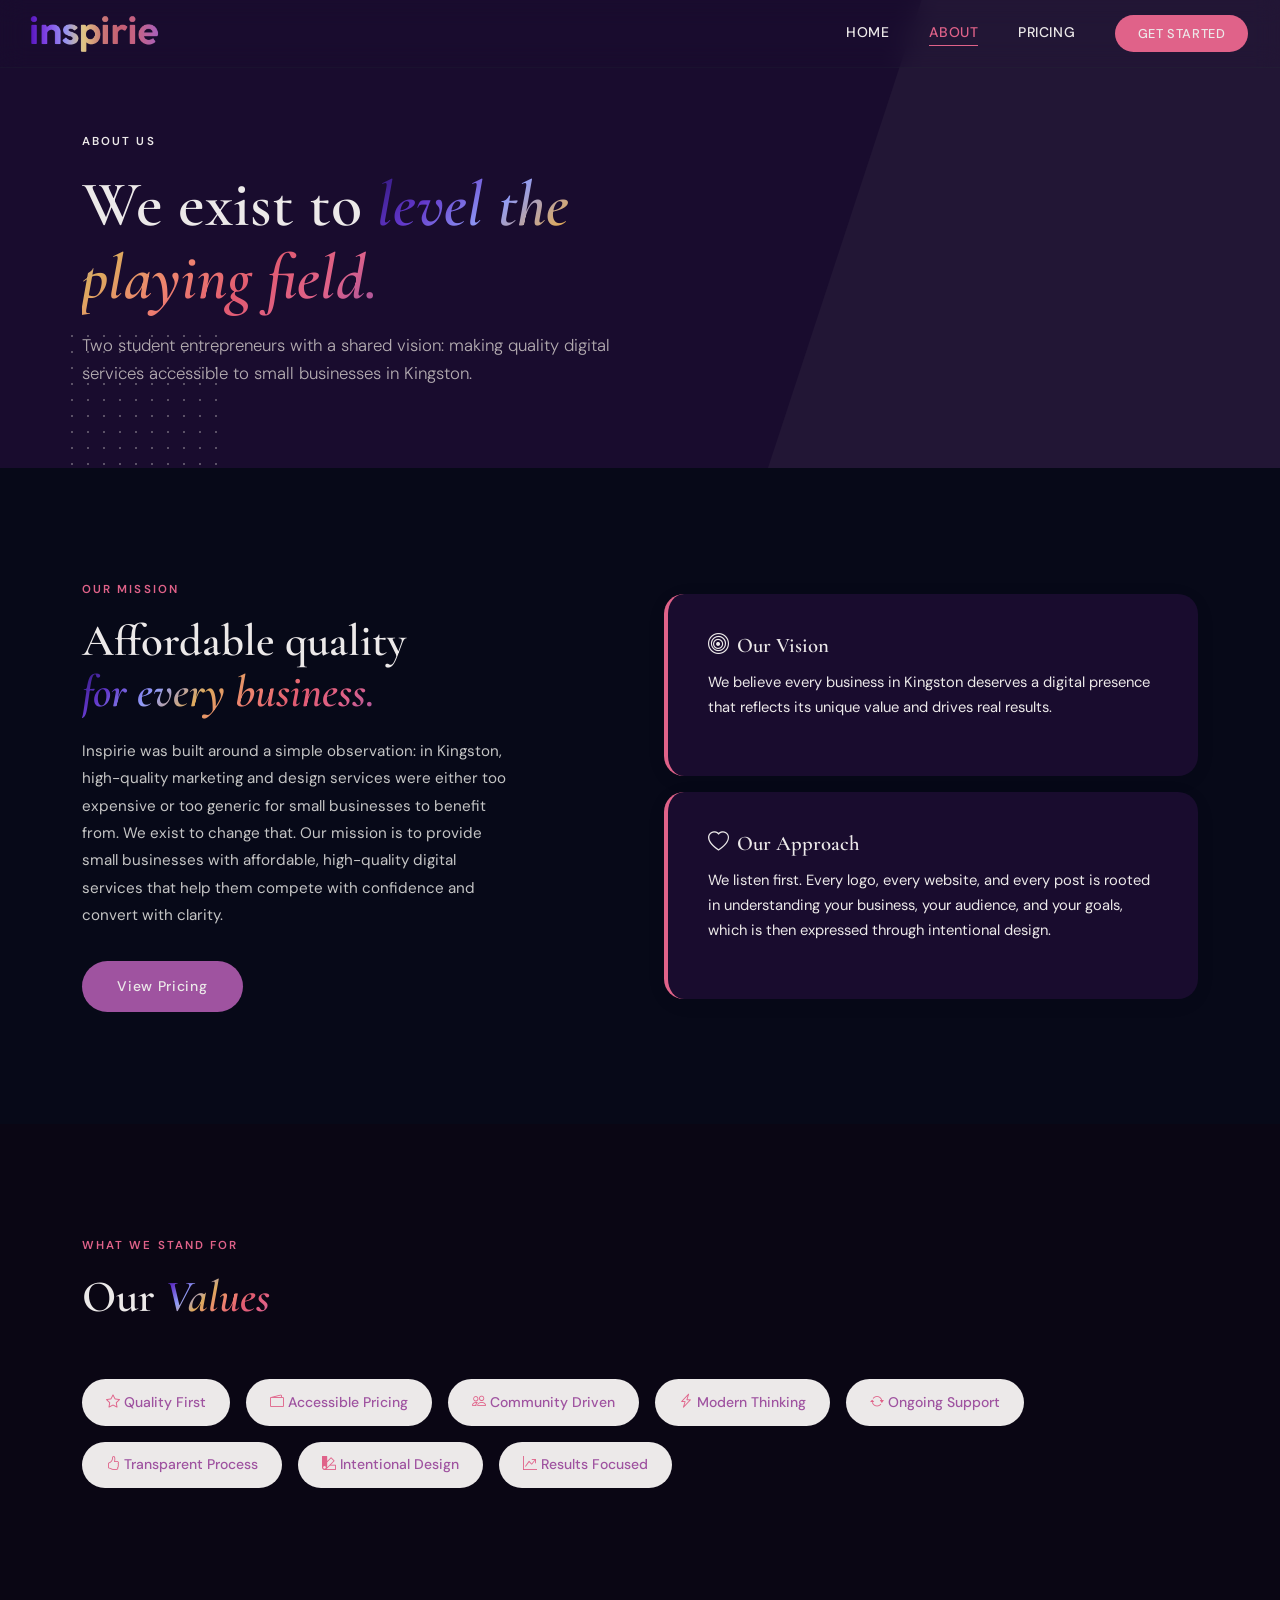
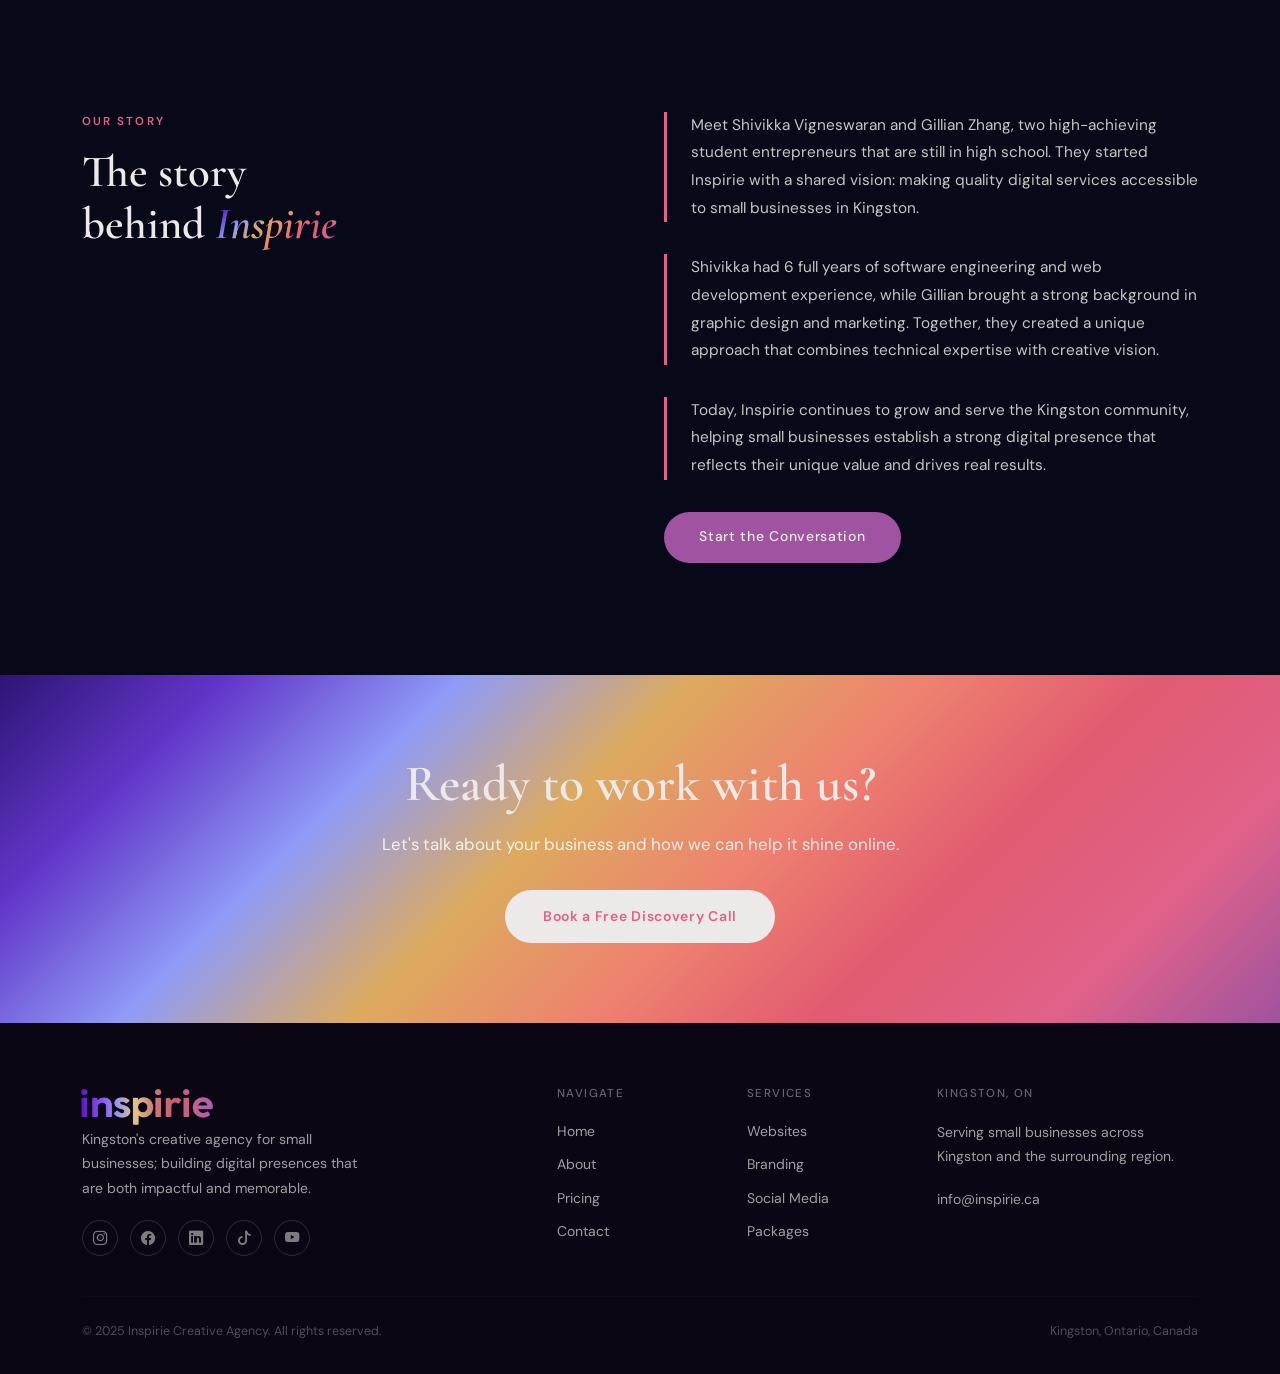
==== commit 183bc6a6: "Edited about section" ====
--- a/about/index.html
+++ b/about/index.html
@@ -8,6 +8,8 @@
   <link rel="stylesheet" href="https://cdn.jsdelivr.net/npm/bootstrap-icons@1.11.3/font/bootstrap-icons.min.css"/>
   <link href="https://fonts.googleapis.com/css2?family=Cormorant+Garamond:ital,wght@0,300;0,400;0,600;0,700;1,300;1,400&family=DM+Sans:wght@300;400;500;600&display=swap" rel="stylesheet"/>
   <link rel="stylesheet" href="../inspirie.css"/>
+  <!--LOGO-->
+  <link rel="icon" type="image/png" href="../assets/mouse.png"/>
 
   <script type="application/ld+json">
     {
@@ -51,9 +53,9 @@
   <div class="container">
     <div class="row">
       <div class="col-lg-8">
-        <span class="section-label" style="color:var(--amber)">Our Story</span>
+        <span class="section-label" style="color:var(--amber)">About Us</span>
         <h1>We exist to <em>level the<br>playing field.</em></h1>
-        <p class="mt-3">Kingston's small businesses have big potential — all they need is a digital presence that reflects it.</p>
+        <p class="mt-3">Two student entrepreneurs with a shared vision: making quality digital services accessible to small businesses in Kingston.</p>
       </div>
     </div>
   </div>
@@ -67,7 +69,7 @@
         <span class="section-label">Our Mission</span>
         <h2>Affordable quality<br><em>for every business.</em></h2>
         <p style="color:var(--grey); margin-top:1.2rem; font-size:0.95rem; line-height:1.8;">
-          Inspirie was built around a simple observation: in Kingston, high-quality marketing and design services were either too expensive or too generic for small businesses to benefit from. We set out to change that — bringing agency-level craft to a boutique, approachable model.
+          Inspirie was built around a simple observation: in Kingston, high-quality marketing and design services were either too expensive or too generic for small businesses to benefit from. We exist to change that. Our mission is to provide small businesses with affordable, high-quality digital services that help them compete with confidence and convert with clarity.
         </p>
         <a class="btn-primary-inspirie mt-3" href="../pricing">View Pricing</a>
       </div>
@@ -76,13 +78,13 @@
           <div class="col-12">
             <div class="mission-card">
               <h4><i class="bi bi-bullseye me-2" style="color:var(--amber)"></i>Our Vision</h4>
-              <p>A Kingston where every local business — no matter its size — has a digital presence that competes with confidence and converts with clarity.</p>
+              <p>We believe every business in Kingston deserves a digital presence that reflects its unique value and drives real results.</p>
             </div>
           </div>
           <div class="col-12">
             <div class="mission-card">
               <h4><i class="bi bi-heart me-2" style="color:var(--amber)"></i>Our Approach</h4>
-              <p>We listen first. Every logo, every website, and every post is rooted in understanding your business, your audience, and your goals — then expressed through intentional design.</p>
+              <p>We listen first. Every logo, every website, and every post is rooted in understanding your business, your audience, and your goals, which is then expressed through intentional design.</p>
             </div>
           </div>
         </div>
@@ -118,18 +120,18 @@
   <div class="container">
     <div class="row g-5">
       <div class="col-lg-5">
-        <span class="section-label">The Gap We Fill</span>
-        <h2>Why Kingston<br>needed <em>Inspirie</em></h2>
+        <span class="section-label">Our Story</span>
+        <h2>The story <br>behind <em>Inspirie</em></h2>
       </div>
       <div class="col-lg-6 offset-lg-1">
         <div class="story-block">
-          <p>Kingston is home to a vibrant and growing small business community — cafés, boutiques, studios, trades, and services that are run by passionate people with real expertise in what they do. What many of them lack is the bandwidth, budget, or knowledge to build a digital presence that matches their quality.</p>
+          <p>Meet Shivikka Vigneswaran and Gillian Zhang, two high-achieving student entrepreneurs that are still in high school. They started Inspirie with a shared vision: making quality digital services accessible to small businesses in Kingston.</p>
         </div>
         <div class="story-block">
-          <p>Traditional agencies often price their services out of reach for small operations. Meanwhile, DIY tools produce results that look generic and unprofessional. The middle ground — skilled, dedicated, affordable creative support — was missing.</p>
+          <p>Shivikka had 6 full years of software engineering and web development experience, while Gillian brought a strong background in graphic design and marketing. Together, they created a unique approach that combines technical expertise with creative vision. </p>
         </div>
         <div class="story-block">
-          <p>Inspirie fills that gap. We offer the creative output of a full-service agency at packages built for real small-business budgets, with ongoing relationships that actually support your growth — not just one-time deliverables.</p>
+          <p>Today, Inspirie continues to grow and serve the Kingston community, helping small businesses establish a strong digital presence that reflects their unique value and drives real results.</p>
         </div>
         <button class="btn-primary-inspirie" onclick="openModal()">Start the Conversation</button>
       </div>
--- a/inspirie.css
+++ b/inspirie.css
@@ -441,7 +441,7 @@
 .why-content h5 { font-size: 1.1rem; color: var(--pink); margin-bottom: 0.35rem; }
 .why-content p { color: var(--grey); font-size: 0.9rem; }
 .why-visual {
-  background: var(--blue-d);
+  background: var(--blue-purple-d);
   border-radius: var(--radius-lg);
   padding: 3rem; height: 100%; min-height: 420px;
   display: flex; flex-direction: column; justify-content: flex-end;
@@ -476,14 +476,14 @@
   color: transparent !important;
 }
 .mission-card {
-  background: var(--white);
+  background: var(--blue-purple-d);
   border-radius: var(--radius-lg);
   padding: 2.5rem;
   border-left: 4px solid var(--pink);
   box-shadow: 0 4px 24px rgba(0,0,0,0.04);
 }
-.mission-card h4 { color: var(--charcoal); margin-bottom: 0.75rem; font-size: 1.3rem; }
-.mission-card p { color: var(--charcoal); font-size: 0.92rem; }
+.mission-card h4 { color: var(--white); margin-bottom: 0.75rem; font-size: 1.3rem; }
+.mission-card p { color: var(--white); font-size: 0.92rem; }
 .values-section { background: var(--charcoal); }
 .values-section h2 { font-size: clamp(2rem, 3.5vw, 3rem); color: var(--white); }
 .values-section h2 em{
@@ -548,7 +548,10 @@
   transition: transform var(--transition), box-shadow var(--transition);
   height: 100%; position: relative;
 }
-.price-card .btn-outline-inspirie { background: var(--green) !important; }
+.price-card .btn-primary-inspirie { background: var(--green) !important; }
+.price-card .btn-primary-inspirie:hover { background-image: linear-gradient(135deg, var(--blue-d) 0%, var(--blue-purple) 14.28%, var(--blue-l) 28.57%, var(--pink-l) 42.86%, var(--orange) 57.14%, var(--green-l) 71.43%, var(--pink) 85.71%, var(--green) 100%) !important; }
+.price-card.featured .btn-primary-inspirie { background: var(--pink) !important; }
+.price-card.featured .btn-primary-inspirie:hover { background-image: linear-gradient(135deg, var(--blue-d) 0%, var(--blue-purple) 14.28%, var(--blue-l) 28.57%, var(--pink-l) 42.86%, var(--orange) 57.14%, var(--green-l) 71.43%, var(--pink) 85.71%, var(--green) 100%) !important; }
 .price-card:hover { transform: translateY(-6px); box-shadow: 0 24px 60px rgba(42,74,62,0.1); }
 .price-card.featured { background: var(--blue-d); border-color: var(--blue-d); }
 .price-card.featured * { color: var(--white) !important; }
